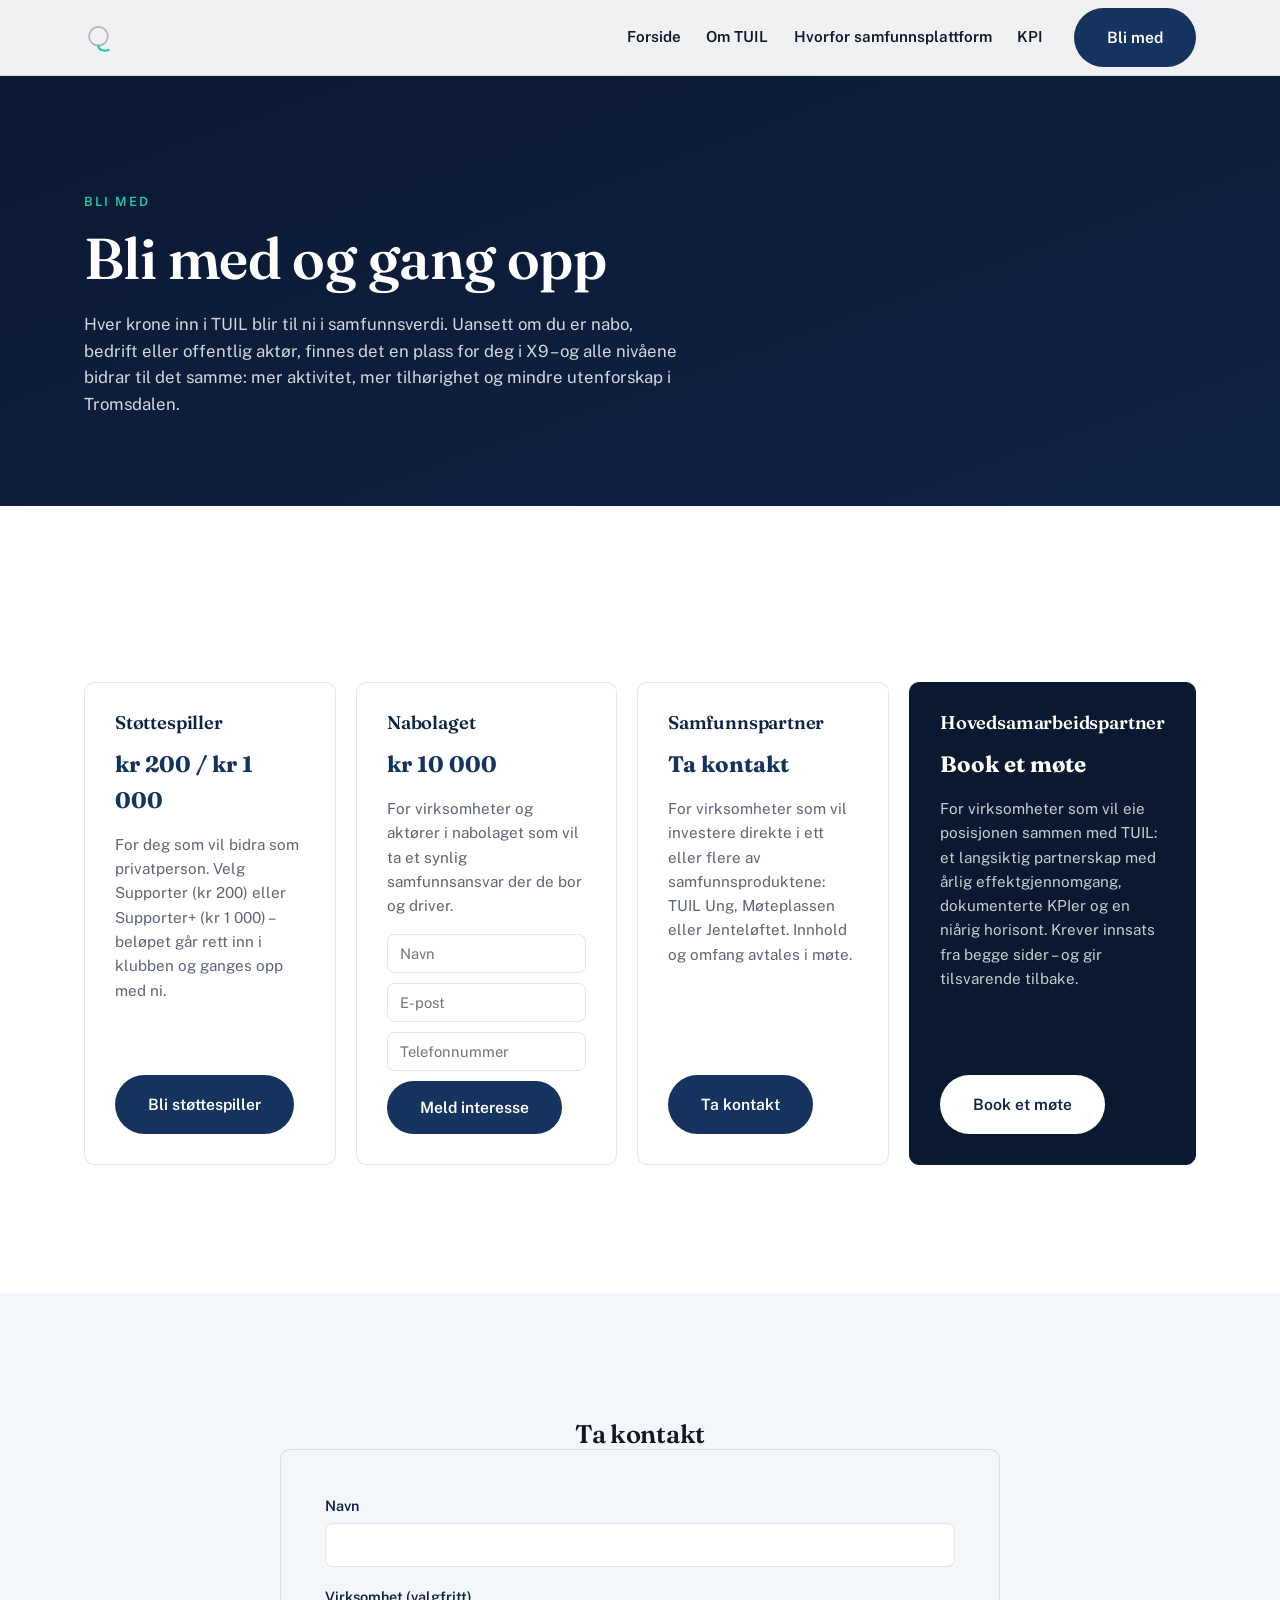
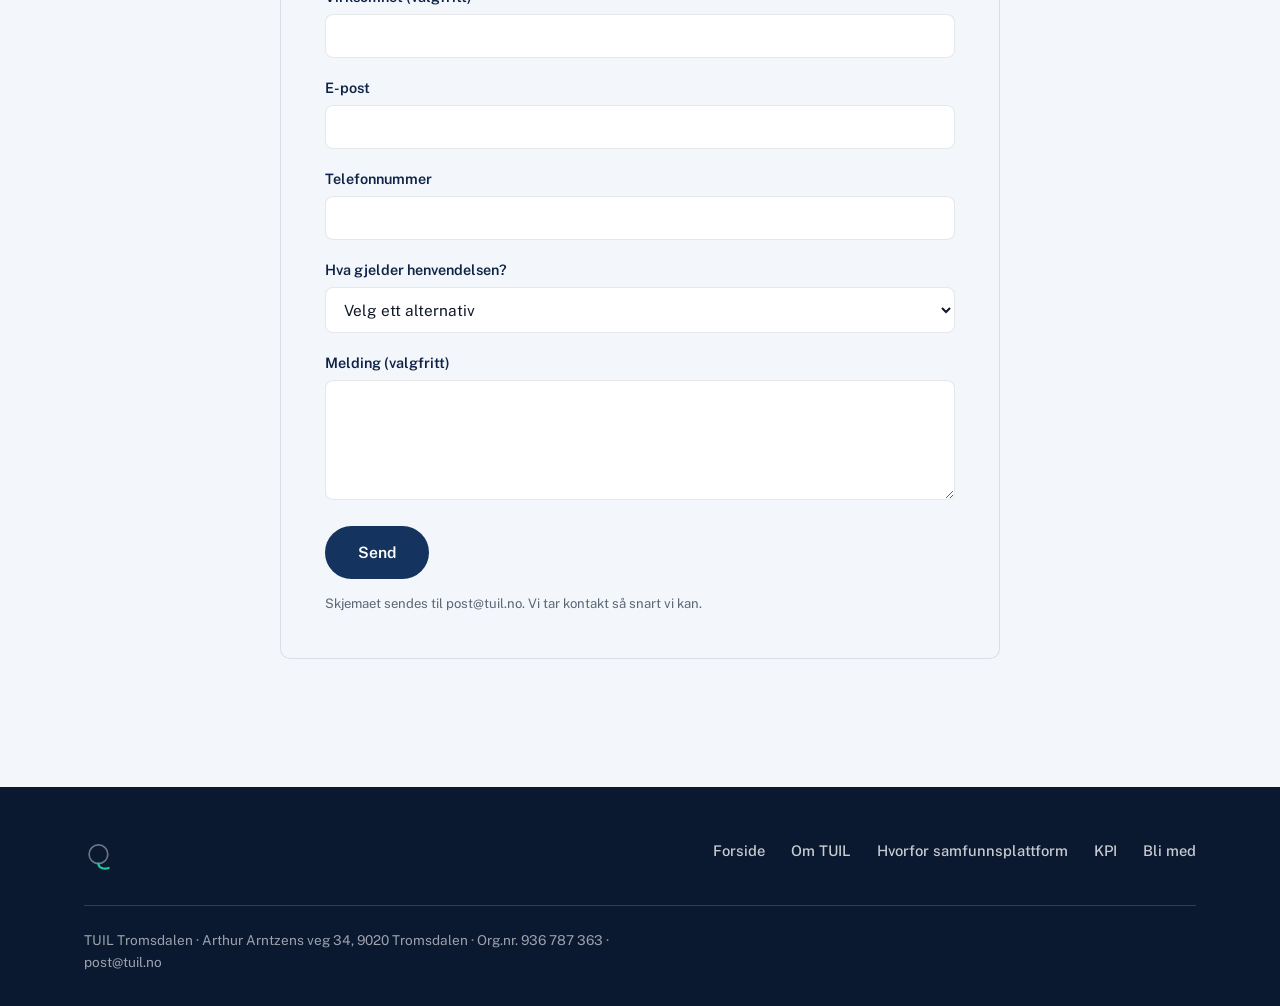
==== bli-med.html @ 0415358a "Bygg de fire gjenstående sidene: Om TUIL, Hvorfor, KPI, Bli med + takk - om-tuil.html: klubben siden" ====
<!DOCTYPE html>
<html lang="no">
<head>
<meta charset="UTF-8">
<meta name="viewport" content="width=device-width, initial-scale=1.0">
<title>Bli med i X9 – TUILs samfunnsplattform</title>
<meta name="description" content="Fra 200 kroner til hovedsamarbeidspartnerskap – bli med og gang opp det som allerede virker i Tromsdalen. Én krone inn, ni kroner ut.">
<meta property="og:title" content="Bli med i X9 – TUILs samfunnsplattform">
<meta property="og:description" content="Fra 200 kroner til hovedsamarbeidspartnerskap – bli med og gang opp det som allerede virker i Tromsdalen. Én krone inn, ni kroner ut.">
<meta property="og:type" content="website">
<!-- og:image ikke spesifisert i innholdsfila for denne siden ennå -->
<!-- <meta property="og:image" content="/images/bli-med-deling.jpg"> -->

<link rel="preconnect" href="https://fonts.googleapis.com">
<link rel="preconnect" href="https://fonts.gstatic.com" crossorigin>
<link href="https://fonts.googleapis.com/css2?family=Fraunces:opsz,wght@9..144,300..700&family=Public+Sans:wght@400;500;600;700&display=swap" rel="stylesheet">

<link rel="stylesheet" href="css/style.css">
</head>
<body>
<a class="skip-link" href="#main">Hopp til innhold</a>

<header class="site-header" id="siteHeader">
  <div class="container header-inner">
    <a href="/" class="logomark" aria-label="X9 TUIL – til forsiden">
      <svg viewBox="0 0 40 36" xmlns="http://www.w3.org/2000/svg" aria-hidden="true">
        <circle class="ring" cx="17" cy="16" r="11"/>
        <path class="arc" d="M17 27c0 5 6.5 7 12 5"/>
      </svg>
    </a>

    <nav class="primary-nav" aria-label="Hovedmeny">
      <div class="nav-links">
        <a href="/">Forside</a>
        <a href="/om-tuil">Om TUIL</a>
        <a href="/hvorfor">Hvorfor samfunnsplattform</a>
        <a href="/kpi">KPI</a>
      </div>
      <a href="/bli-med" class="btn nav-cta" aria-current="page">Bli med</a>
      <button class="menu-toggle" id="menuToggle" aria-expanded="false" aria-controls="mobilePanel" aria-label="Åpne meny">
        <span class="bars"></span>
      </button>
    </nav>
  </div>

  <div class="mobile-panel" id="mobilePanel">
    <a href="/">Forside</a>
    <a href="/om-tuil">Om TUIL</a>
    <a href="/hvorfor">Hvorfor samfunnsplattform</a>
    <a href="/kpi">KPI</a>
    <a href="/bli-med" class="btn btn-on-dark" aria-current="page">Bli med</a>
  </div>
</header>

<main id="main">

  <!-- ============ SEKSJON 1 — Intro ============ -->
  <section class="page-intro">
    <div class="container">
      <p class="eyebrow">Bli med</p>
      <h1 class="reveal">Bli med og gang opp</h1>
      <p class="reveal">Hver krone inn i TUIL blir til ni i samfunnsverdi. Uansett om du er nabo, bedrift eller offentlig aktør, finnes det en plass for deg i X9 – og alle nivåene bidrar til det samme: mer aktivitet, mer tilhørighet og mindre utenforskap i Tromsdalen.</p>
    </div>
  </section>

  <!-- ============ SEKSJON 2 — Nivåene ============ -->
  <section class="section" id="nivaene">
    <div class="container">
      <div class="tier-grid">

        <div class="tier reveal">
          <h3>Støttespiller</h3>
          <div class="price">kr 200 / kr 1 000</div>
          <p class="desc">For deg som vil bidra som privatperson. Velg Supporter (kr 200) eller Supporter+ (kr 1 000) – beløpet går rett inn i klubben og ganges opp med ni.</p>
          <!-- Rubic-lenke mangler ennå ([X] i innholdsfila) — knappen peker midlertidig til kontaktskjemaet under. Bytt href til direkte Rubic-innmelding når lenken foreligger. -->
          <a href="#kontakt" class="btn btn-primary">Bli støttespiller</a>
        </div>

        <div class="tier reveal">
          <h3>Nabolaget</h3>
          <div class="price">kr 10 000</div>
          <p class="desc">For virksomheter og aktører i nabolaget som vil ta et synlig samfunnsansvar der de bor og driver.</p>
          <form class="tier-form" name="nabolaget-interesse" method="POST" data-netlify="true" netlify-honeypot="bot-field-nabolaget" action="/takk">
            <input type="hidden" name="form-name" value="nabolaget-interesse">
            <p class="visually-hidden"><label>Ikke fyll ut dersom du er menneske: <input name="bot-field-nabolaget"></label></p>
            <input type="text" name="navn" placeholder="Navn" aria-label="Navn" required autocomplete="name">
            <input type="email" name="epost" placeholder="E-post" aria-label="E-post" required autocomplete="email">
            <input type="tel" name="telefon" placeholder="Telefonnummer" aria-label="Telefonnummer" required autocomplete="tel">
            <button type="submit" class="btn btn-primary">Meld interesse</button>
          </form>
        </div>

        <div class="tier reveal">
          <h3>Samfunnspartner</h3>
          <div class="price">Ta kontakt</div>
          <p class="desc">For virksomheter som vil investere direkte i ett eller flere av samfunnsproduktene: TUIL Ung, Møteplassen eller Jenteløftet. Innhold og omfang avtales i møte.</p>
          <a href="#kontakt" class="btn btn-primary">Ta kontakt</a>
        </div>

        <div class="tier tier--featured reveal">
          <h3>Hovedsamarbeidspartner</h3>
          <div class="price">Book et møte</div>
          <p class="desc">For virksomheter som vil eie posisjonen sammen med TUIL: et langsiktig partnerskap med årlig effektgjennomgang, dokumenterte KPIer og en niårig horisont. Krever innsats fra begge sider – og gir tilsvarende tilbake.</p>
          <a href="#kontakt" class="btn btn-on-dark">Book et møte</a>
        </div>

      </div>
    </div>
  </section>

  <!-- ============ SEKSJON 3 — Kontaktskjema ============ -->
  <section class="section section--mist" id="kontakt">
    <div class="container">
      <div class="reveal" style="text-align:center;max-width:600px;margin-inline:auto;">
        <h2>Ta kontakt</h2>
      </div>

      <form class="contact-form reveal" name="kontakt" method="POST" data-netlify="true" netlify-honeypot="bot-field" action="/takk">
        <input type="hidden" name="form-name" value="kontakt">
        <p class="visually-hidden"><label>Ikke fyll ut dersom du er menneske: <input name="bot-field"></label></p>

        <div class="field">
          <label for="navn">Navn</label>
          <input type="text" id="navn" name="navn" required autocomplete="name">
        </div>
        <div class="field">
          <label for="virksomhet">Virksomhet (valgfritt)</label>
          <input type="text" id="virksomhet" name="virksomhet" autocomplete="organization">
        </div>
        <div class="field">
          <label for="epost">E-post</label>
          <input type="email" id="epost" name="epost" required autocomplete="email">
        </div>
        <div class="field">
          <label for="telefon">Telefonnummer</label>
          <input type="tel" id="telefon" name="telefon" required autocomplete="tel">
        </div>
        <div class="field">
          <label for="gjelder">Hva gjelder henvendelsen?</label>
          <select id="gjelder" name="gjelder" required>
            <option value="">Velg ett alternativ</option>
            <option value="Hovedsamarbeidspartner">Hovedsamarbeidspartner</option>
            <option value="Samfunnspartner">Samfunnspartner</option>
            <option value="Nabolaget">Nabolaget</option>
            <option value="Støttespiller">Støttespiller</option>
            <option value="Annet">Annet</option>
          </select>
        </div>
        <div class="field">
          <label for="melding">Melding (valgfritt)</label>
          <textarea id="melding" name="melding"></textarea>
        </div>

        <button type="submit" class="btn btn-primary">Send</button>
        <p class="form-note">Skjemaet sendes til post@tuil.no. Vi tar kontakt så snart vi kan.</p>
      </form>
    </div>
  </section>

</main>

<footer class="site-footer">
  <div class="container">
    <div class="footer-top">
      <a href="/" class="logomark" aria-label="X9 TUIL – til forsiden">
        <svg viewBox="0 0 40 36" xmlns="http://www.w3.org/2000/svg" aria-hidden="true">
          <circle class="ring" cx="17" cy="16" r="11"/>
          <path class="arc" d="M17 27c0 5 6.5 7 12 5"/>
        </svg>
      </a>
      <nav class="footer-nav" aria-label="Bunntekstmeny">
        <a href="/">Forside</a>
        <a href="/om-tuil">Om TUIL</a>
        <a href="/hvorfor">Hvorfor samfunnsplattform</a>
        <a href="/kpi">KPI</a>
        <a href="/bli-med">Bli med</a>
      </nav>
    </div>
    <div class="footer-bottom">
      <p>TUIL Tromsdalen · Arthur Arntzens veg 34, 9020 Tromsdalen · Org.nr. 936 787 363 · <a href="mailto:post@tuil.no">post@tuil.no</a></p>
    </div>
  </div>
</footer>

<script src="js/main.js"></script>
</body>
</html>
---- css/style.css ----
/* ==========================================================================
   X9 — TUILs samfunnsplattform
   Felles stilark for alle fem sider.
   Tokens: navy (hovedfarge, låst), hvit (bakgrunn, låst), aurora-turkis (aksent).
   Type: Fraunces (display) + Public Sans (brødtekst/UI).
   ========================================================================== */

:root{
  /* -- Farger -------------------------------------------------------- */
  --navy-950:#0a1830;   /* dypeste navy — footer, CTA-bånd */
  --navy-800:#0f2347;
  --navy-700:#14335e;   /* primær merkefarge — knapper, lenker, logo */
  --navy-600:#1c4272;   /* hover/aktiv-variant av navy-700 */
  --white:#ffffff;
  --mist:#f3f6fa;       /* lyst blågrått — annenhver seksjonsbakgrunn */
  --ink:#101826;        /* brødtekst på lys bakgrunn */
  --muted:#5b6675;      /* sekundærtekst */
  --line:rgba(16,24,38,0.10);
  --line-on-dark:rgba(255,255,255,0.16);

  /* Aksent: nordlys-turkis. Foreslått midlertidig farge — sett inn TUILs
     offisielle aksentfarge her når den er bestemt (én variabel å endre). */
  --accent:#20c9a0;
  --accent-dim:rgba(32,201,160,0.22);

  /* -- Typografi ------------------------------------------------------ */
  --ff-display:"Fraunces", Georgia, serif;
  --ff-body:"Public Sans", -apple-system, BlinkMacSystemFont, "Segoe UI", Arial, sans-serif;

  /* -- Layout ----------------------------------------------------------- */
  --container:1240px;
  --pad-inline:clamp(20px, 5vw, 64px);
  --pad-section:clamp(64px, 10vw, 140px);
  --radius:10px;
  --radius-pill:999px;
  --header-h:76px;
}

/* -- Reset ---------------------------------------------------------------- */
*,*::before,*::after{box-sizing:border-box;}
html{scroll-behavior:smooth;}
@media (prefers-reduced-motion:reduce){
  html{scroll-behavior:auto;}
  *,*::before,*::after{
    animation-duration:0.001ms !important;
    animation-iteration-count:1 !important;
    transition-duration:0.001ms !important;
    scroll-behavior:auto !important;
  }
}

body{
  margin:0;
  font-family:var(--ff-body);
  font-size:17px;
  line-height:1.6;
  color:var(--ink);
  background:var(--white);
  -webkit-font-smoothing:antialiased;
  text-rendering:optimizeLegibility;
}

h1,h2,h3{
  font-family:var(--ff-display);
  font-weight:600;
  line-height:1.08;
  letter-spacing:-0.01em;
  margin:0;
}

p{margin:0;}
ul{list-style:none;margin:0;padding:0;}
a{color:inherit;text-decoration:none;}
img,svg{display:block;max-width:100%;}
button{font-family:inherit;font-size:inherit;color:inherit;background:none;border:none;cursor:pointer;padding:0;}

.skip-link{
  position:absolute;left:-9999px;top:0;
  background:var(--navy-700);color:var(--white);
  padding:14px 22px;z-index:300;border-radius:0 0 8px 0;
  font-weight:600;
}
.skip-link:focus{left:0;}

a:focus-visible,button:focus-visible,input:focus-visible,select:focus-visible,textarea:focus-visible{
  outline:3px solid var(--accent);
  outline-offset:3px;
  border-radius:2px;
}

.container{
  max-width:var(--container);
  margin-inline:auto;
  padding-inline:var(--pad-inline);
}

.visually-hidden{
  position:absolute;width:1px;height:1px;padding:0;margin:-1px;
  overflow:hidden;clip:rect(0,0,0,0);white-space:nowrap;border:0;
}

/* -- Knapper ---------------------------------------------------------------- */
.btn{
  display:inline-flex;align-items:center;justify-content:center;gap:10px;
  padding:16px 32px;
  border-radius:var(--radius-pill);
  font-family:var(--ff-body);font-weight:600;font-size:0.98rem;
  border:1.5px solid transparent;
  transition:transform .18s ease, background-color .18s ease, border-color .18s ease, color .18s ease;
  white-space:nowrap;
}
.btn:hover{transform:translateY(-1px);}
.btn-primary{background:var(--navy-700);color:var(--white);}
.btn-primary:hover{background:var(--navy-600);}
.btn-on-dark{background:var(--white);color:var(--navy-800);}
.btn-on-dark:hover{background:var(--mist);}
.btn-outline-on-dark{background:transparent;color:var(--white);border-color:rgba(255,255,255,0.4);}
.btn-outline-on-dark:hover{border-color:var(--accent);color:var(--accent);}

/* ==========================================================================
   Logomerke — inline SVG, midlertidig ordmerke inntil offisielle
   logofiler er levert. "9"-buen er tegnet som en fotballbanes midtsirkel.
   ========================================================================== */
.logomark{display:inline-flex;align-items:center;gap:10px;}
.logomark svg{width:34px;height:34px;flex-shrink:0;}
.logomark .ring{fill:none;stroke:currentColor;stroke-width:2;}
.logomark .arc{
  fill:none;stroke:var(--accent);stroke-width:2.5;stroke-linecap:round;
  stroke-dasharray:26;stroke-dashoffset:26;
  animation:draw-arc 1s ease-out .25s forwards;
}
@keyframes draw-arc{to{stroke-dashoffset:0;}}
@media (prefers-reduced-motion:reduce){
  .logomark .arc{animation:none;stroke-dashoffset:0;}
}
.logomark .wordmark{
  font-family:var(--ff-display);font-weight:600;font-size:1.28rem;
  letter-spacing:-0.01em;
}

/* ==========================================================================
   Header
   ========================================================================== */
.site-header{
  position:fixed;top:0;left:0;right:0;z-index:200;
  height:var(--header-h);
  display:flex;align-items:center;
  background:transparent;
  transition:background-color .3s ease, box-shadow .3s ease, border-color .3s ease;
  border-bottom:1px solid transparent;
}
.site-header .logomark{color:var(--white);}
.site-header .logomark .ring{stroke:rgba(255,255,255,0.55);}
.site-header .logomark .arc{stroke:var(--accent);}

.header-inner{
  width:100%;
  display:flex;align-items:center;justify-content:space-between;
  gap:24px;
}

.primary-nav{display:flex;align-items:center;gap:clamp(18px,2.4vw,36px);}
.nav-links{display:flex;align-items:center;gap:clamp(16px,2vw,30px);}
.nav-links a{
  font-weight:600;font-size:0.95rem;color:var(--white);
  padding-block:8px;border-bottom:1.5px solid transparent;
  transition:border-color .18s ease, opacity .18s ease;
}
.nav-links a:hover{border-color:var(--accent);}
.nav-links a[aria-current="page"]{border-color:var(--accent);}

.nav-cta{background:var(--white);color:var(--navy-800);}
.nav-cta:hover{background:var(--mist);}
.site-header.is-solid .nav-cta{background:var(--navy-700);color:var(--white);}
.site-header.is-solid .nav-cta:hover{background:var(--navy-600);}

.menu-toggle{
  display:none;
  width:44px;height:44px;
  align-items:center;justify-content:center;
  border:1px solid rgba(255,255,255,0.4);border-radius:8px;
  color:var(--white);
}
.menu-toggle .bars{display:block;width:18px;height:2px;background:currentColor;position:relative;}
.menu-toggle .bars::before,.menu-toggle .bars::after{
  content:"";position:absolute;left:0;width:18px;height:2px;background:currentColor;
}
.menu-toggle .bars::before{top:-6px;}
.menu-toggle .bars::after{top:6px;}

.mobile-panel{
  display:none;
  position:fixed;top:var(--header-h);left:0;right:0;bottom:0;z-index:190;
  background:var(--navy-800);
  padding:28px var(--pad-inline) 40px;
  flex-direction:column;gap:22px;
  overflow-y:auto;
}
.mobile-panel.is-open{display:flex;}
.mobile-panel a{
  font-family:var(--ff-display);font-weight:600;font-size:1.6rem;color:var(--white);
}
.mobile-panel a[aria-current="page"]{color:var(--accent);}
.mobile-panel a.btn{
  margin-top:8px;align-self:flex-start;
  font-family:var(--ff-body);font-size:0.98rem;
}
.mobile-panel a.btn-on-dark{color:var(--navy-800);}

/* Solid header state — added by JS once hero has scrolled out of view */
.site-header.is-solid{
  background:rgba(255,255,255,0.94);
  backdrop-filter:blur(10px);-webkit-backdrop-filter:blur(10px);
  border-bottom-color:var(--line);
}
.site-header.is-solid .logomark{color:var(--navy-800);}
.site-header.is-solid .logomark .ring{stroke:var(--line-strong,rgba(16,24,38,0.28));}
.site-header.is-solid .nav-links a{color:var(--ink);}
.site-header.is-solid .menu-toggle{border-color:rgba(16,24,38,0.22);color:var(--navy-800);}

@media (max-width:899px){
  .nav-links{display:none;}
  .primary-nav .btn{display:none;}
  .menu-toggle{display:flex;}
}

/* ==========================================================================
   Foto-plassholder — brukes der ekte bilder ikke er levert ennå.
   Nordlys/navy-preget stemning i stedet for en tom, "ødelagt" boks.
   Byttes med <img class="photo ..."> når filene foreligger.
   ========================================================================== */
.photo-slot{
  position:relative;
  width:100%;
  overflow:hidden;
  background:
    radial-gradient(120% 140% at 15% 10%, rgba(32,201,160,0.16), transparent 55%),
    linear-gradient(160deg, var(--navy-950) 0%, var(--navy-700) 100%);
}
.photo-slot::before{
  /* Svakt "nordlys"-mønster — dekorativt, tar plassen inntil ekte foto er klart. */
  content:"";position:absolute;inset:0;
  background:
    radial-gradient(60% 80% at 80% 0%, rgba(32,201,160,0.20), transparent 60%),
    radial-gradient(50% 60% at 40% 100%, rgba(20,51,94,0.5), transparent 70%);
  mix-blend-mode:screen;
}
.photo-slot .brief{
  position:absolute;left:20px;bottom:20px;right:20px;
  max-width:34ch;
  font-size:0.78rem;line-height:1.5;color:rgba(255,255,255,0.7);
  background:rgba(10,24,48,0.55);
  border:1px solid rgba(255,255,255,0.18);
  border-radius:8px;
  padding:12px 14px;
  backdrop-filter:blur(6px);
}
.photo-slot .brief strong{
  display:block;color:var(--white);font-weight:600;font-size:0.72rem;
  letter-spacing:0.06em;text-transform:uppercase;margin-bottom:4px;
}
.photo-slot--hero{min-height:100svh;}
.photo-slot--hero .brief{
  top:calc(var(--header-h) + 20px);bottom:auto;
}
.photo-slot--wide{min-height:60vh;}

.photo{
  display:block;width:100%;height:100%;object-fit:cover;
}

/* Ekte bilde i hero — samme mørke gradient som photo-slot simulerte, for lesbar hvit tekst */
.hero-media{
  position:absolute;inset:0;z-index:0;
  overflow:hidden;
}
.hero-media img{
  object-position:50% 20%;
}
.hero-media::after{
  content:"";position:absolute;inset:0;
  background:linear-gradient(180deg, rgba(10,24,48,0.42) 0%, rgba(10,24,48,0.30) 45%, rgba(10,24,48,0.88) 100%);
}

/* Ekte bilde i full bredde (seksjon 3) — ingen tekst-overlegg, se figur under */
.wide-photo{
  width:100%;overflow:hidden;background:var(--mist);
  aspect-ratio:16/9;
}
@media (min-width:900px){
  .wide-photo{aspect-ratio:21/9;}
}

/* ==========================================================================
   Hero
   ========================================================================== */
.hero{
  position:relative;
  display:flex;align-items:flex-end;
  min-height:100svh;
  color:var(--white);
}
.hero .photo-slot{
  position:absolute;inset:0;z-index:0;
}
.hero-inner{
  position:relative;z-index:2;
  width:100%;
  padding-top:clamp(40px, 8vw, 96px);
  padding-bottom:clamp(92px, 15vw, 140px);
}
.hero .eyebrow{
  display:block;
  font-family:var(--ff-body);font-weight:600;font-size:0.8rem;
  letter-spacing:0.16em;text-transform:uppercase;
  color:var(--accent);
  margin-bottom:18px;
}
.hero h1{
  display:flex;flex-direction:column;align-items:flex-start;gap:0;
}
.hero h1 .x9-badge{
  display:inline-flex;align-items:center;justify-content:center;
  width:clamp(110px, 18vw, 220px);
  height:clamp(110px, 18vw, 220px);
  border-radius:50%;
  background:var(--white);
  color:var(--ink);
  font-family:var(--ff-display);
  font-weight:700;letter-spacing:-0.02em;
  font-size:clamp(2.6rem, 7.2vw, 5.5rem);
  box-shadow:0 14px 36px rgba(0,0,0,0.35);
  flex-shrink:0;
}
.hero h1 .line-2{
  font-family:var(--ff-body);
  font-size:clamp(2rem, 8.6vw, 4.6rem);
  font-weight:600;letter-spacing:-0.01em;
  margin-top:clamp(20px,3vw,32px);
  color:rgba(255,255,255,0.92);
  text-shadow:0 2px 24px rgba(0,0,0,0.35), 0 1px 2px rgba(0,0,0,0.4);
  min-width:0;max-width:100%;
  overflow-wrap:break-word;word-break:break-word;
  hyphens:auto;
}
.scroll-cue{
  position:absolute;bottom:28px;left:50%;transform:translateX(-50%);
  z-index:2;
  display:flex;flex-direction:column;align-items:center;gap:8px;
  color:rgba(255,255,255,0.75);
  font-size:0.72rem;letter-spacing:0.1em;text-transform:uppercase;
}
.scroll-cue svg{width:16px;height:16px;animation:bob 2.2s ease-in-out infinite;}
@keyframes bob{
  0%,100%{transform:translateY(0);}
  50%{transform:translateY(6px);}
}
@media (prefers-reduced-motion:reduce){
  .scroll-cue svg{animation:none;}
}

/* ==========================================================================
   Seksjoner — generelt
   ========================================================================== */
.section{padding-block:var(--pad-section);}
.section--mist{background:var(--mist);}

/* Overskrift 2 — ren tekst, ingen brødtekst, med et svakt "9"-vannmerke */
.statement{
  position:relative;
  text-align:center;
  max-width:920px;
  margin-inline:auto;
}
.statement h2{
  position:relative;z-index:1;
  font-size:clamp(1.9rem, 5.4vw, 3.4rem);
  color:var(--navy-800);
}
.statement .ghost-nine{
  position:absolute;
  top:50%;left:50%;
  transform:translate(-50%,-50%);
  width:clamp(280px, 46vw, 640px);
  color:var(--navy-700);
  opacity:0.05;
  z-index:0;
  pointer-events:none;
}

/* Bilde 2 + overskrift 3 */
.wide-image-block{}
.wide-image-block .caption{
  padding-top:clamp(28px,4vw,44px);
  text-align:center;
}
.wide-image-block h2{
  font-size:clamp(1.6rem, 3.6vw, 2.5rem);
  max-width:22ch;margin-inline:auto;
  color:var(--navy-800);
}

/* -- Pilar-strip ------------------------------------------------------------ */
.pillar-strip{
  display:flex;flex-direction:column;
}
.pillar-strip li{border-top:1px solid var(--line);}
.pillar-strip li:last-child{border-bottom:1px solid var(--line);}
.pillar-strip a{
  display:flex;align-items:center;justify-content:space-between;
  padding-block:22px;
  font-family:var(--ff-display);font-weight:600;
  font-size:clamp(1.3rem, 3vw, 1.8rem);
  color:var(--navy-800);
  transition:color .18s ease, padding-left .18s ease;
}
.pillar-strip a svg{
  width:20px;height:20px;flex-shrink:0;
  color:var(--muted);
  transition:transform .18s ease, color .18s ease;
}
.pillar-strip a:hover{color:var(--navy-600);padding-left:8px;}
.pillar-strip a:hover svg{transform:translateX(4px);color:var(--accent);}

@media (min-width:900px){
  .pillar-strip{flex-direction:row;flex-wrap:wrap;}
  .pillar-strip li{
    border-top:none !important;border-bottom:none !important;
    flex:1 1 auto;
    border-right:1px solid var(--line);
  }
  .pillar-strip li:last-child{border-right:none;}
  .pillar-strip a{
    flex-direction:column;align-items:flex-start;gap:14px;
    padding:8px 24px 8px 0;
    font-size:clamp(1.1rem,1.7vw,1.4rem);
  }
  .pillar-strip a svg{order:2;}
  .pillar-strip a:hover{padding-left:0;padding-bottom:0;}
}

/* -- CTA-bånd ---------------------------------------------------------------- */
.cta-band{
  position:relative;
  background:linear-gradient(160deg, var(--navy-950) 0%, var(--navy-800) 100%);
  color:var(--white);
  text-align:center;
  overflow:hidden;
}
.cta-band::before{
  content:"";position:absolute;inset:0;
  background:radial-gradient(60% 70% at 85% 15%, rgba(32,201,160,0.20), transparent 60%);
  pointer-events:none;
}
.cta-band .container{position:relative;z-index:1;}
.cta-band h2{
  font-size:clamp(1.9rem, 4.4vw, 3rem);
  max-width:18ch;margin-inline:auto;
}
.cta-band .btn{margin-top:36px;padding-inline:44px;}

/* ==========================================================================
   Footer
   ========================================================================== */
.site-footer{
  background:var(--navy-950);color:rgba(255,255,255,0.78);
  padding-block:52px 32px;
}
.footer-top{
  display:flex;flex-wrap:wrap;gap:28px;
  justify-content:space-between;align-items:flex-start;
  padding-bottom:32px;border-bottom:1px solid var(--line-on-dark);
}
.footer-top .logomark{color:var(--white);}
.footer-top .logomark .ring{stroke:rgba(255,255,255,0.4);}
.footer-nav{display:flex;flex-wrap:wrap;gap:12px 26px;}
.footer-nav a{font-size:0.92rem;font-weight:500;}
.footer-nav a:hover{color:var(--accent);}
.footer-bottom{
  padding-top:24px;
  font-size:0.85rem;color:rgba(255,255,255,0.6);
}
.footer-bottom p{max-width:70ch;}

/* ==========================================================================
   Undersider — delte byggeklosser (Om TUIL, Hvorfor, KPI, Bli med)
   ========================================================================== */

/* Page-intro — mørkt banner øverst på undersider i stedet for forsidens fullskjerm-hero */
.page-intro{
  background:linear-gradient(160deg, var(--navy-950) 0%, var(--navy-800) 100%);
  color:var(--white);
  padding-top:calc(var(--header-h) + clamp(48px,8vw,96px));
  padding-bottom:clamp(48px,7vw,88px);
}
.page-intro .eyebrow{
  display:block;font-family:var(--ff-body);font-weight:600;font-size:0.8rem;
  letter-spacing:0.16em;text-transform:uppercase;color:var(--accent);margin-bottom:16px;
}
.page-intro h1{font-size:clamp(2.2rem,5vw,3.6rem);max-width:22ch;}
.page-intro p{margin-top:20px;font-size:1.05rem;color:rgba(255,255,255,0.82);max-width:60ch;}
.page-intro .fineprint{text-align:left;color:rgba(255,255,255,0.55);margin-top:24px;}

/* To-kolonne editorial layout: overskrift/eyebrow til venstre, brødtekst til høyre */
.split{display:grid;grid-template-columns:1fr;gap:clamp(28px,4vw,48px);}
@media (min-width:900px){
  .split{grid-template-columns:0.9fr 1.1fr;align-items:start;}
}
.split h2{font-size:clamp(1.7rem,3vw,2.3rem);color:var(--navy-800);}
.lede{font-size:1.05rem;line-height:1.75;max-width:65ch;color:var(--ink);}
.lede + .lede{margin-top:16px;}
.section--mist .lede{color:var(--ink);}

/* Store tall — brukes på Om TUIL og KPI */
.stat-grid{
  display:grid;grid-template-columns:1fr;gap:28px;
  margin-top:clamp(32px,4vw,48px);
}
@media (min-width:640px){.stat-grid{grid-template-columns:repeat(3,1fr);}}
.stat{text-align:center;}
.stat .figure{
  font-family:var(--ff-display);font-weight:700;
  font-size:clamp(2.4rem,5.2vw,3.6rem);color:var(--navy-700);
}
.stat .label{margin-top:8px;font-size:0.92rem;color:var(--muted);font-weight:500;}

/* Neste steg — link videre til neste side i besøksflyten */
.next-step{
  background:var(--mist);border:1px solid var(--line);border-radius:var(--radius);
  padding:clamp(28px,3.5vw,44px);
  display:flex;flex-wrap:wrap;align-items:center;justify-content:space-between;gap:20px;
}
.next-step p{font-size:1.15rem;color:var(--navy-800);font-weight:600;max-width:44ch;}
.next-step .btn{flex-shrink:0;}

/* Finskrift — avsender/kildehenvisninger */
.fineprint{font-size:0.85rem;color:var(--muted);text-align:center;}
.fineprint--left{text-align:left;margin-top:14px;}

/* 1:9-regnestykket — signaturvisualisering på /hvorfor */
.ratio-block{
  margin-top:clamp(32px,4vw,48px);
  background:var(--navy-950);color:var(--white);
  border-radius:var(--radius);
  padding:clamp(28px,3.5vw,44px);
}
.ratio-figures{
  display:flex;align-items:baseline;gap:14px;
  font-family:var(--ff-display);margin-bottom:24px;
}
.ratio-figures .num{font-size:clamp(3rem,7vw,4.5rem);font-weight:700;}
.ratio-figures .num.accent{color:var(--accent);}
.ratio-figures .colon{font-size:clamp(1.8rem,4vw,2.5rem);opacity:0.5;}
.ratio-bar{display:flex;height:56px;border-radius:8px;overflow:hidden;background:rgba(255,255,255,0.12);}
.ratio-bar .seg{flex-basis:0;transition:flex-basis 1.1s cubic-bezier(.2,.8,.2,1);}
.ratio-bar .seg-1{background:rgba(255,255,255,0.85);}
.ratio-bar .seg-9{background:var(--accent);}
.ratio-bar.is-visible .seg-1{flex-basis:10%;}
.ratio-bar.is-visible .seg-9{flex-basis:90%;}
.ratio-labels{display:flex;justify-content:space-between;margin-top:10px;font-size:0.8rem;color:rgba(255,255,255,0.65);}

/* Store tall — KPI-siden sin signaturkomponent */
.kpi-grid{
  display:grid;grid-template-columns:1fr;gap:20px;
  margin-top:clamp(32px,4vw,48px);
}
@media (min-width:640px){.kpi-grid{grid-template-columns:repeat(2,1fr);}}
@media (min-width:1000px){.kpi-grid{grid-template-columns:repeat(3,1fr);}}
.kpi-tile{
  background:var(--white);border:1px solid var(--line);border-radius:var(--radius);
  padding:clamp(28px,3vw,40px) clamp(20px,2.5vw,28px);
  text-align:center;
}
.kpi-tile .figure{
  font-family:var(--ff-display);font-weight:700;
  font-size:clamp(2.6rem,5.5vw,4rem);color:var(--navy-700);
}
.kpi-tile .label{margin-top:10px;font-size:0.95rem;color:var(--muted);font-weight:500;}

/* Samfunnsprodukt-kort — TUIL Ung / Møteplassen / Jenteløftet */
.product-grid{
  display:grid;grid-template-columns:1fr;gap:24px;
  margin-top:clamp(32px,4vw,48px);
}
@media (min-width:900px){.product-grid{grid-template-columns:repeat(3,1fr);}}
.product-card{
  background:var(--white);border:1px solid var(--line);border-radius:var(--radius);
  padding:clamp(24px,2.5vw,32px);
  display:flex;flex-direction:column;gap:14px;
}
.product-card h3{font-size:1.15rem;color:var(--navy-800);}
.product-card p{color:var(--muted);font-size:0.98rem;}
.product-card .product-link{
  margin-top:auto;padding-top:6px;font-weight:600;color:var(--navy-700);
}
.product-card .product-link:hover{color:var(--accent);}
.product-card .product-photo{
  margin:calc(-1 * clamp(24px,2.5vw,32px)) calc(-1 * clamp(24px,2.5vw,32px)) 4px;
  border-radius:var(--radius) var(--radius) 0 0;overflow:hidden;aspect-ratio:4/3;
}
.product-card .product-photo img{width:100%;height:100%;object-fit:cover;display:block;}

/* Partnernivå-kort — /bli-med */
.tier-grid{
  display:grid;grid-template-columns:1fr;gap:20px;
  margin-top:clamp(32px,4vw,48px);
}
@media (min-width:700px){.tier-grid{grid-template-columns:repeat(2,1fr);}}
@media (min-width:1100px){.tier-grid{grid-template-columns:repeat(4,1fr);}}
.tier{
  background:var(--white);border:1px solid var(--line);border-radius:var(--radius);
  padding:clamp(24px,2.5vw,30px);
  display:flex;flex-direction:column;gap:14px;
}
.tier h3{font-size:1.15rem;color:var(--navy-800);}
.tier .price{font-family:var(--ff-display);font-weight:700;font-size:1.4rem;color:var(--navy-700);}
.tier .desc{color:var(--muted);font-size:0.95rem;}
.tier .btn{margin-top:auto;align-self:flex-start;}
.tier--featured{background:var(--navy-950);color:var(--white);border-color:var(--navy-950);}
.tier--featured h3,.tier--featured .price{color:var(--white);}
.tier--featured .desc{color:rgba(255,255,255,0.78);}

.tier-form{display:flex;flex-direction:column;gap:10px;margin-top:2px;}
.tier-form input{
  padding:10px 12px;border:1px solid var(--line);border-radius:8px;
  font-size:0.92rem;font-family:inherit;background:var(--white);
}
.tier-form input:focus{border-color:var(--navy-600);}

/* Kontaktskjema — Netlify Forms */
.contact-form{
  background:var(--mist);border:1px solid var(--line);border-radius:var(--radius);
  padding:clamp(28px,3.5vw,44px);
  max-width:720px;margin-inline:auto;
}
.field{margin-bottom:18px;}
.field label{display:block;font-weight:600;font-size:0.9rem;margin-bottom:6px;color:var(--navy-800);}
.field input,.field select,.field textarea{
  width:100%;padding:12px 14px;border:1px solid var(--line);border-radius:8px;
  font-family:inherit;font-size:0.96rem;background:var(--white);color:var(--ink);
}
.field input:focus,.field select:focus,.field textarea:focus{border-color:var(--navy-600);}
.field textarea{min-height:120px;resize:vertical;}
.form-note{font-size:0.82rem;color:var(--muted);margin-top:14px;}

/* -- Reveal on load (respects reduced motion) -------------------------------- */
.reveal{opacity:0;transform:translateY(16px);transition:opacity .7s ease, transform .7s ease;}
.reveal.is-visible{opacity:1;transform:none;}
@media (prefers-reduced-motion:reduce){
  .reveal{opacity:1;transform:none;}
}
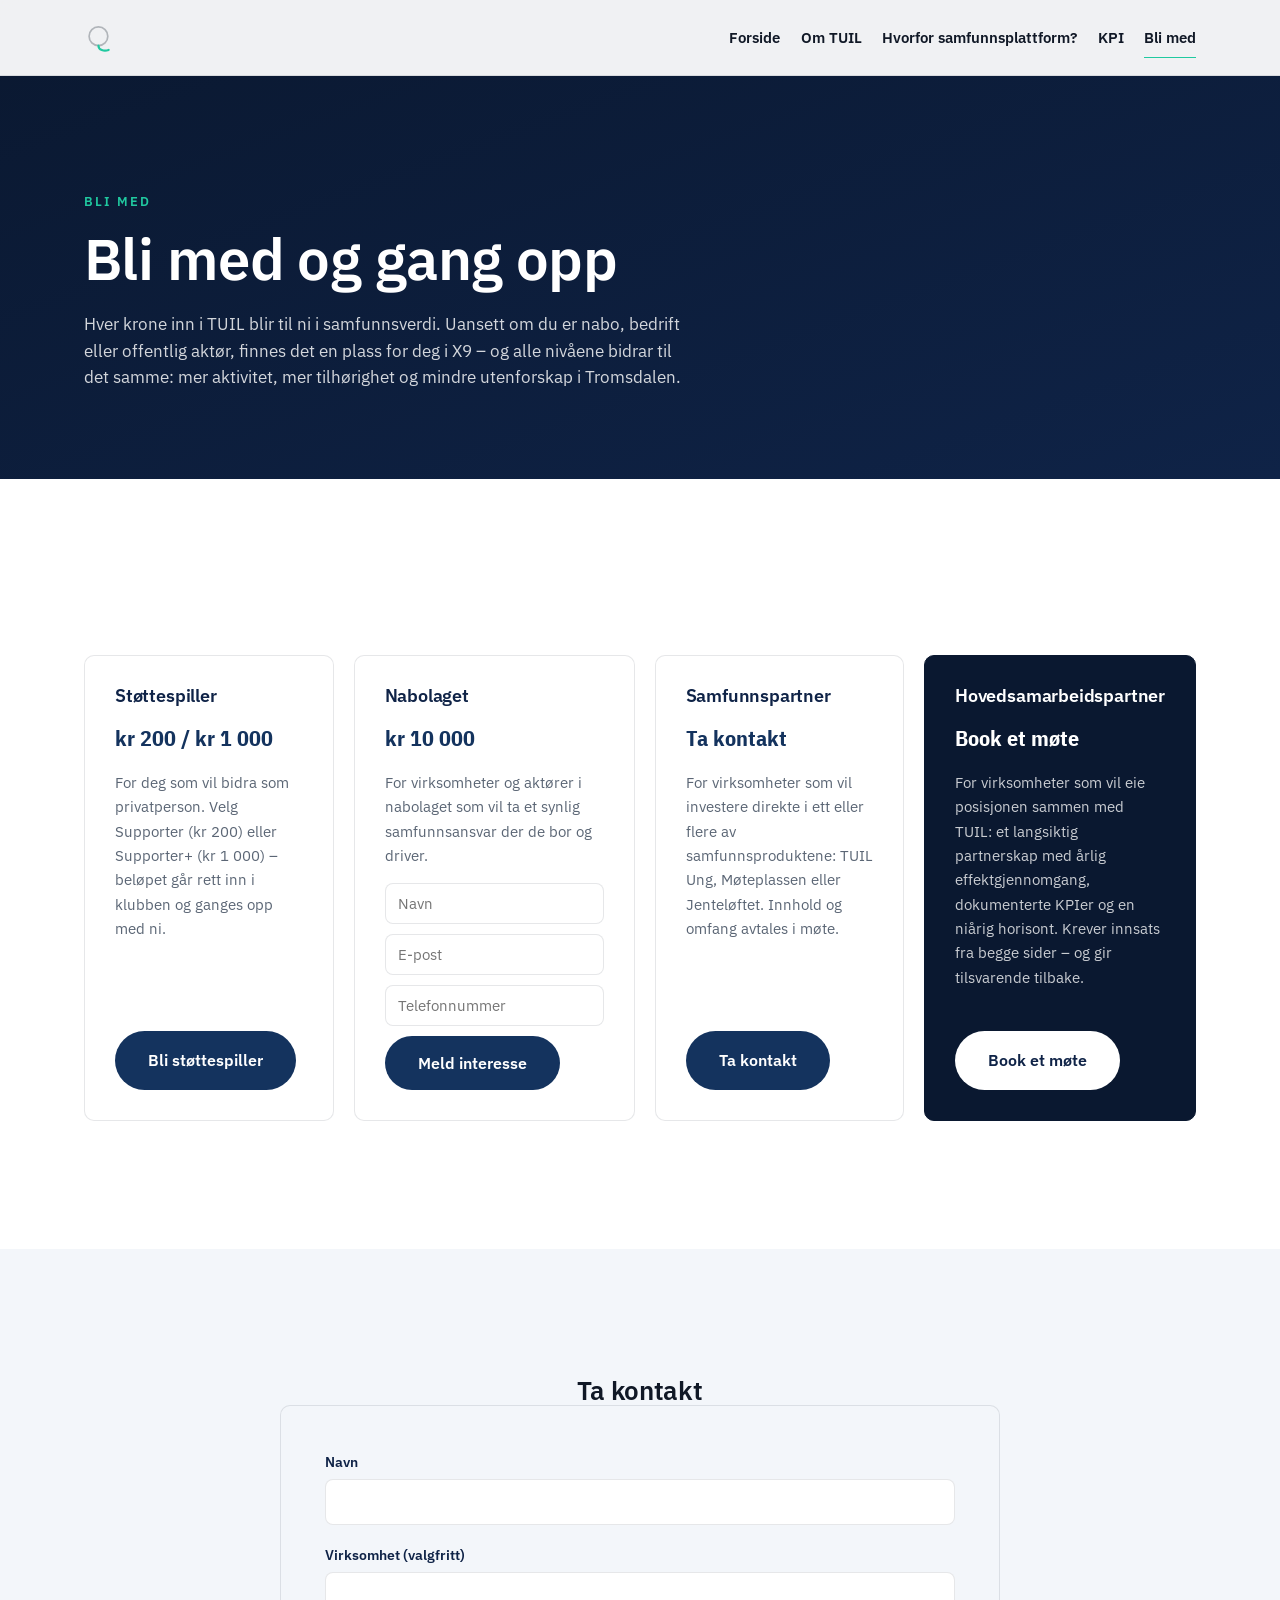
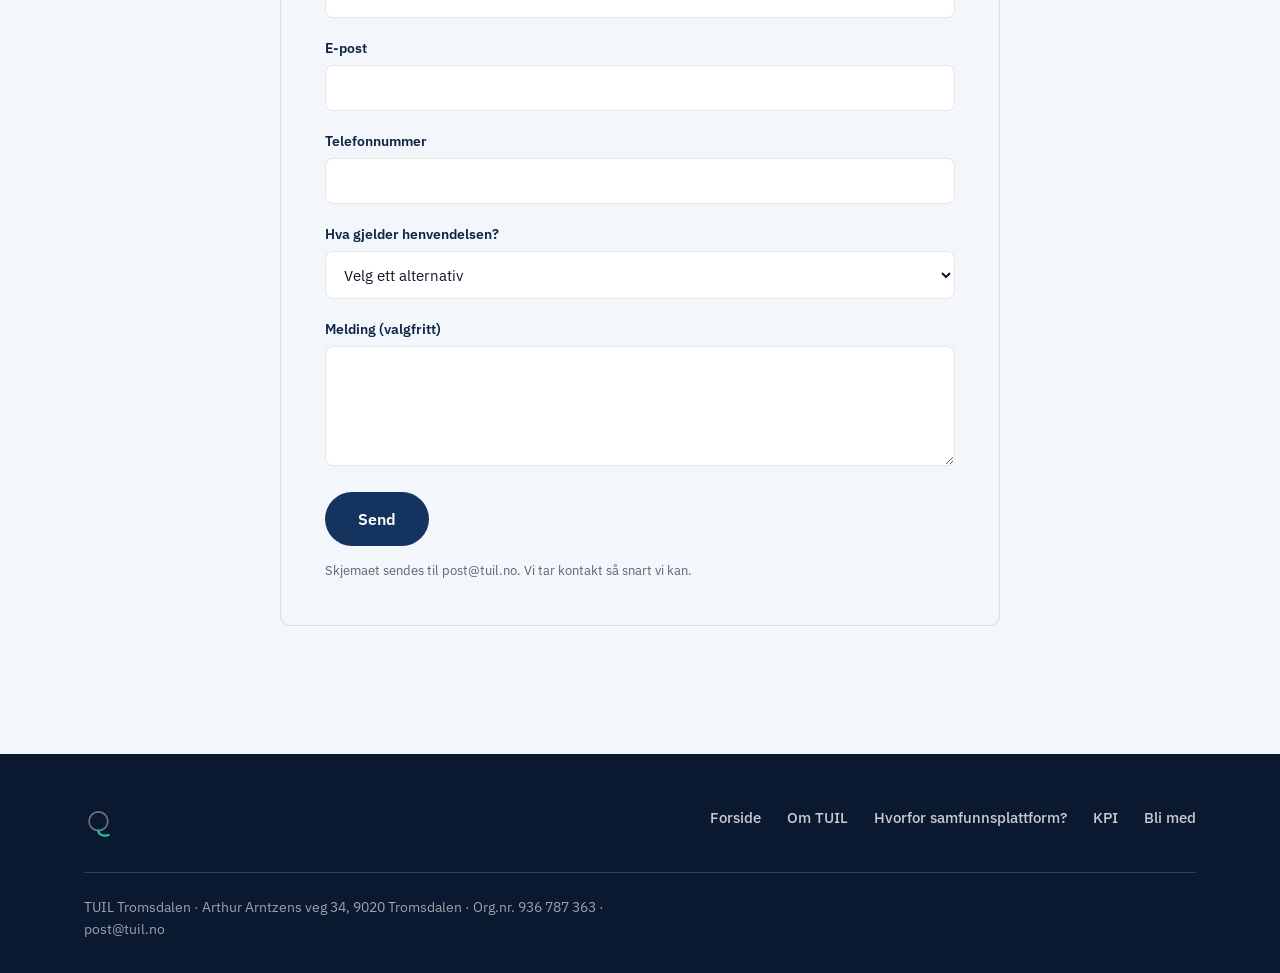
==== commit 505c2a7c: "Strammere meny og bytt til IBM Plex Sans som korporat font - Meny: fjern boble-styling fra "Bli med"" ====
--- a/bli-med.html
+++ b/bli-med.html
@@ -13,7 +13,7 @@
 
 <link rel="preconnect" href="https://fonts.googleapis.com">
 <link rel="preconnect" href="https://fonts.gstatic.com" crossorigin>
-<link href="https://fonts.googleapis.com/css2?family=Fraunces:opsz,wght@9..144,300..700&family=Public+Sans:wght@400;500;600;700&display=swap" rel="stylesheet">
+<link href="https://fonts.googleapis.com/css2?family=IBM+Plex+Sans:wght@400;500;600;700&family=IBM+Plex+Sans+Condensed:wght@600;700&display=swap" rel="stylesheet">
 
 <link rel="stylesheet" href="css/style.css">
 </head>
@@ -33,10 +33,10 @@
       <div class="nav-links">
         <a href="/">Forside</a>
         <a href="/om-tuil">Om TUIL</a>
-        <a href="/hvorfor">Hvorfor samfunnsplattform</a>
+        <a href="/hvorfor">Hvorfor samfunnsplattform?</a>
         <a href="/kpi">KPI</a>
+        <a href="/bli-med" aria-current="page">Bli med</a>
       </div>
-      <a href="/bli-med" class="btn nav-cta" aria-current="page">Bli med</a>
       <button class="menu-toggle" id="menuToggle" aria-expanded="false" aria-controls="mobilePanel" aria-label="Åpne meny">
         <span class="bars"></span>
       </button>
@@ -46,9 +46,9 @@
   <div class="mobile-panel" id="mobilePanel">
     <a href="/">Forside</a>
     <a href="/om-tuil">Om TUIL</a>
-    <a href="/hvorfor">Hvorfor samfunnsplattform</a>
+    <a href="/hvorfor">Hvorfor samfunnsplattform?</a>
     <a href="/kpi">KPI</a>
-    <a href="/bli-med" class="btn btn-on-dark" aria-current="page">Bli med</a>
+    <a href="/bli-med" aria-current="page">Bli med</a>
   </div>
 </header>
 
@@ -171,7 +171,7 @@
       <nav class="footer-nav" aria-label="Bunntekstmeny">
         <a href="/">Forside</a>
         <a href="/om-tuil">Om TUIL</a>
-        <a href="/hvorfor">Hvorfor samfunnsplattform</a>
+        <a href="/hvorfor">Hvorfor samfunnsplattform?</a>
         <a href="/kpi">KPI</a>
         <a href="/bli-med">Bli med</a>
       </nav>
--- a/css/style.css
+++ b/css/style.css
@@ -2,7 +2,8 @@
    X9 — TUILs samfunnsplattform
    Felles stilark for alle fem sider.
    Tokens: navy (hovedfarge, låst), hvit (bakgrunn, låst), aurora-turkis (aksent).
-   Type: Fraunces (display) + Public Sans (brødtekst/UI).
+   Type: IBM Plex Sans (display + brødtekst/UI), IBM Plex Sans Condensed
+   for tette taller (X9-badge, 1:9-regnestykket, store tall).
    ========================================================================== */
 
 :root{
@@ -24,8 +25,9 @@
   --accent-dim:rgba(32,201,160,0.22);
 
   /* -- Typografi ------------------------------------------------------ */
-  --ff-display:"Fraunces", Georgia, serif;
-  --ff-body:"Public Sans", -apple-system, BlinkMacSystemFont, "Segoe UI", Arial, sans-serif;
+  --ff-display:"IBM Plex Sans", -apple-system, BlinkMacSystemFont, "Segoe UI", Arial, sans-serif;
+  --ff-body:"IBM Plex Sans", -apple-system, BlinkMacSystemFont, "Segoe UI", Arial, sans-serif;
+  --ff-condensed:"IBM Plex Sans Condensed", "IBM Plex Sans", Arial, sans-serif;
 
   /* -- Layout ----------------------------------------------------------- */
   --container:1240px;
@@ -159,8 +161,8 @@
   gap:24px;
 }
 
-.primary-nav{display:flex;align-items:center;gap:clamp(18px,2.4vw,36px);}
-.nav-links{display:flex;align-items:center;gap:clamp(16px,2vw,30px);}
+.primary-nav{display:flex;align-items:center;gap:clamp(14px,1.8vw,28px);}
+.nav-links{display:flex;align-items:center;gap:clamp(12px,1.6vw,22px);}
 .nav-links a{
   font-weight:600;font-size:0.95rem;color:var(--white);
   padding-block:8px;border-bottom:1.5px solid transparent;
@@ -168,11 +170,6 @@
 }
 .nav-links a:hover{border-color:var(--accent);}
 .nav-links a[aria-current="page"]{border-color:var(--accent);}
-
-.nav-cta{background:var(--white);color:var(--navy-800);}
-.nav-cta:hover{background:var(--mist);}
-.site-header.is-solid .nav-cta{background:var(--navy-700);color:var(--white);}
-.site-header.is-solid .nav-cta:hover{background:var(--navy-600);}
 
 .menu-toggle{
   display:none;
@@ -201,11 +198,6 @@
   font-family:var(--ff-display);font-weight:600;font-size:1.6rem;color:var(--white);
 }
 .mobile-panel a[aria-current="page"]{color:var(--accent);}
-.mobile-panel a.btn{
-  margin-top:8px;align-self:flex-start;
-  font-family:var(--ff-body);font-size:0.98rem;
-}
-.mobile-panel a.btn-on-dark{color:var(--navy-800);}
 
 /* Solid header state — added by JS once hero has scrolled out of view */
 .site-header.is-solid{
@@ -220,7 +212,6 @@
 
 @media (max-width:899px){
   .nav-links{display:none;}
-  .primary-nav .btn{display:none;}
   .menu-toggle{display:flex;}
 }
 
@@ -326,8 +317,8 @@
   border-radius:50%;
   background:var(--white);
   color:var(--ink);
-  font-family:var(--ff-display);
-  font-weight:700;letter-spacing:-0.02em;
+  font-family:var(--ff-condensed);
+  font-weight:700;letter-spacing:-0.01em;
   font-size:clamp(2.6rem, 7.2vw, 5.5rem);
   box-shadow:0 14px 36px rgba(0,0,0,0.35);
   flex-shrink:0;
@@ -511,6 +502,23 @@
 .lede + .lede{margin-top:16px;}
 .section--mist .lede{color:var(--ink);}
 
+/* De fem pilarene — utdypende seksjon på /hvorfor */
+.pillar-detail{padding-block:clamp(28px,3.5vw,40px);scroll-margin-top:calc(var(--header-h) + 16px);}
+.pillar-detail + .pillar-detail{border-top:1px solid var(--line);}
+.pillar-index{
+  display:inline-block;font-family:var(--ff-body);font-weight:600;font-size:0.85rem;
+  letter-spacing:0.08em;color:var(--accent);margin-bottom:10px;
+}
+.pillar-detail h3{font-size:1.6rem;color:var(--navy-800);margin-top:2px;}
+.pillar-points{margin-top:20px;display:flex;flex-direction:column;gap:14px;}
+.pillar-points li{
+  padding-left:22px;position:relative;color:var(--ink);font-size:0.98rem;line-height:1.65;
+}
+.pillar-points li::before{
+  content:"";position:absolute;left:0;top:0.6em;width:10px;height:2px;background:var(--accent);
+}
+.pillar-points strong{color:var(--navy-800);font-weight:600;}
+
 /* Store tall — brukes på Om TUIL og KPI */
 .stat-grid{
   display:grid;grid-template-columns:1fr;gap:28px;
@@ -519,7 +527,7 @@
 @media (min-width:640px){.stat-grid{grid-template-columns:repeat(3,1fr);}}
 .stat{text-align:center;}
 .stat .figure{
-  font-family:var(--ff-display);font-weight:700;
+  font-family:var(--ff-condensed);font-weight:700;
   font-size:clamp(2.4rem,5.2vw,3.6rem);color:var(--navy-700);
 }
 .stat .label{margin-top:8px;font-size:0.92rem;color:var(--muted);font-weight:500;}
@@ -546,7 +554,7 @@
 }
 .ratio-figures{
   display:flex;align-items:baseline;gap:14px;
-  font-family:var(--ff-display);margin-bottom:24px;
+  font-family:var(--ff-condensed);margin-bottom:24px;
 }
 .ratio-figures .num{font-size:clamp(3rem,7vw,4.5rem);font-weight:700;}
 .ratio-figures .num.accent{color:var(--accent);}
@@ -572,7 +580,7 @@
   text-align:center;
 }
 .kpi-tile .figure{
-  font-family:var(--ff-display);font-weight:700;
+  font-family:var(--ff-condensed);font-weight:700;
   font-size:clamp(2.6rem,5.5vw,4rem);color:var(--navy-700);
 }
 .kpi-tile .label{margin-top:10px;font-size:0.95rem;color:var(--muted);font-weight:500;}
@@ -613,7 +621,7 @@
   display:flex;flex-direction:column;gap:14px;
 }
 .tier h3{font-size:1.15rem;color:var(--navy-800);}
-.tier .price{font-family:var(--ff-display);font-weight:700;font-size:1.4rem;color:var(--navy-700);}
+.tier .price{font-family:var(--ff-condensed);font-weight:700;font-size:1.4rem;color:var(--navy-700);}
 .tier .desc{color:var(--muted);font-size:0.95rem;}
 .tier .btn{margin-top:auto;align-self:flex-start;}
 .tier--featured{background:var(--navy-950);color:var(--white);border-color:var(--navy-950);}
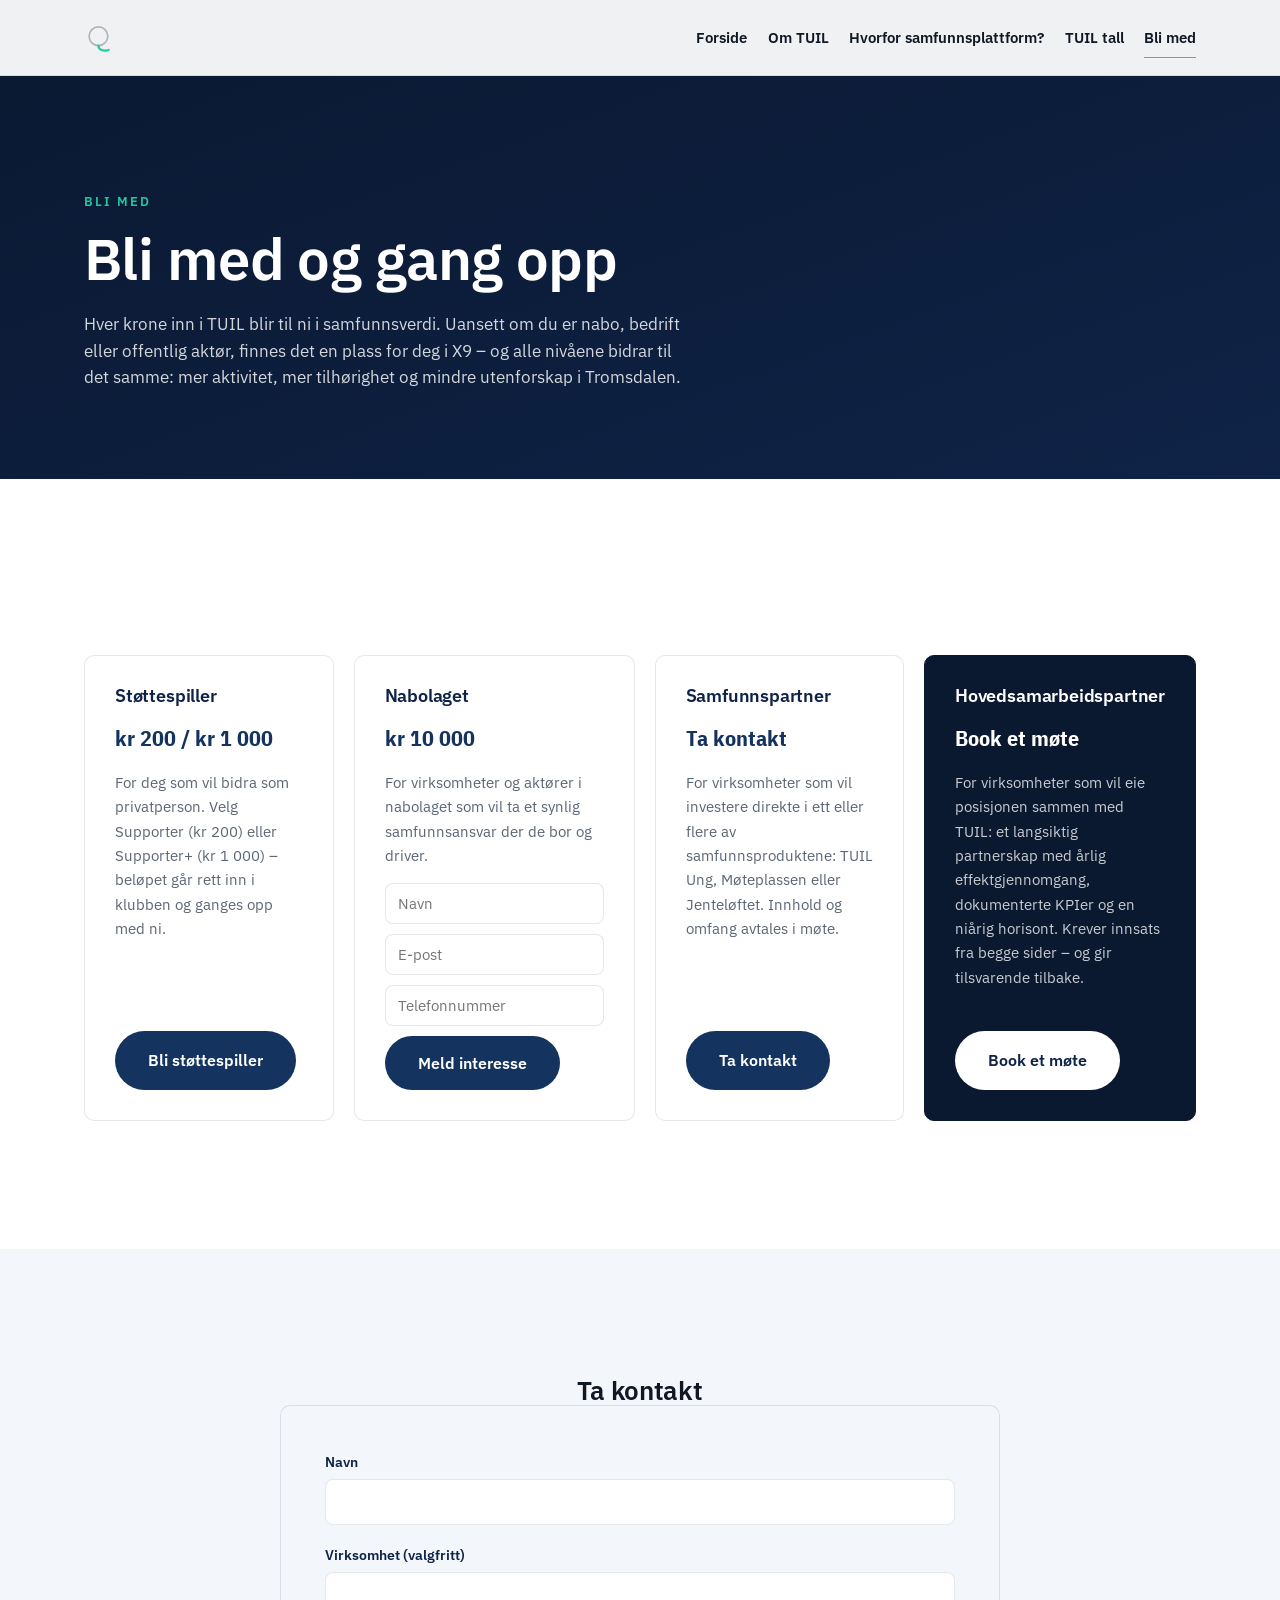
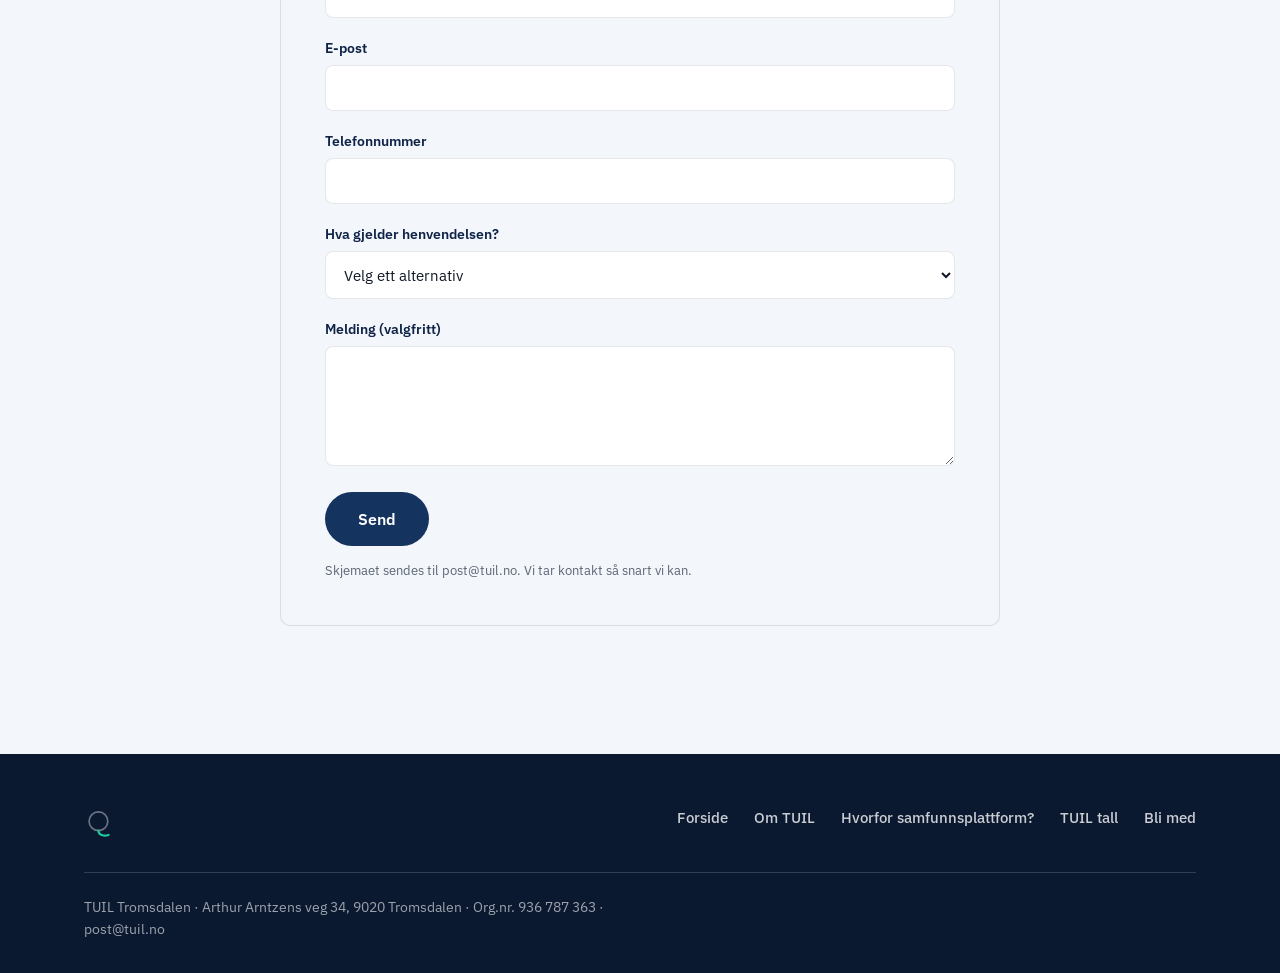
==== commit 5986ec3d: "Gjør TUIL tall-siden corporate: revisjonspreget rapportvisning - Erstatt fargerike tallkort med en s" ====
--- a/bli-med.html
+++ b/bli-med.html
@@ -34,7 +34,7 @@
         <a href="/">Forside</a>
         <a href="/om-tuil">Om TUIL</a>
         <a href="/hvorfor">Hvorfor samfunnsplattform?</a>
-        <a href="/kpi">KPI</a>
+        <a href="/kpi">TUIL tall</a>
         <a href="/bli-med" aria-current="page">Bli med</a>
       </div>
       <button class="menu-toggle" id="menuToggle" aria-expanded="false" aria-controls="mobilePanel" aria-label="Åpne meny">
@@ -47,7 +47,7 @@
     <a href="/">Forside</a>
     <a href="/om-tuil">Om TUIL</a>
     <a href="/hvorfor">Hvorfor samfunnsplattform?</a>
-    <a href="/kpi">KPI</a>
+    <a href="/kpi">TUIL tall</a>
     <a href="/bli-med" aria-current="page">Bli med</a>
   </div>
 </header>
@@ -172,7 +172,7 @@
         <a href="/">Forside</a>
         <a href="/om-tuil">Om TUIL</a>
         <a href="/hvorfor">Hvorfor samfunnsplattform?</a>
-        <a href="/kpi">KPI</a>
+        <a href="/kpi">TUIL tall</a>
         <a href="/bli-med">Bli med</a>
       </nav>
     </div>
--- a/css/style.css
+++ b/css/style.css
@@ -437,6 +437,7 @@
   color:var(--white);
   text-align:center;
   overflow:hidden;
+  padding-block:clamp(32px,5vw,56px);
 }
 .cta-band::before{
   content:"";position:absolute;inset:0;
@@ -445,10 +446,10 @@
 }
 .cta-band .container{position:relative;z-index:1;}
 .cta-band h2{
-  font-size:clamp(1.9rem, 4.4vw, 3rem);
-  max-width:18ch;margin-inline:auto;
-}
-.cta-band .btn{margin-top:36px;padding-inline:44px;}
+  font-size:clamp(1.4rem, 2.6vw, 1.9rem);
+  max-width:24ch;margin-inline:auto;
+}
+.cta-band .btn{margin-top:20px;padding-inline:36px;}
 
 /* ==========================================================================
    Footer
@@ -498,6 +499,13 @@
   .split{grid-template-columns:0.9fr 1.1fr;align-items:start;}
 }
 .split h2{font-size:clamp(1.7rem,3vw,2.3rem);color:var(--navy-800);}
+
+/* Foto i venstre kolonne av en .split — brukes på Om TUIL og pilar-seksjonene */
+.split-photo{
+  margin-top:20px;border-radius:var(--radius);overflow:hidden;
+  aspect-ratio:4/5;background:var(--mist);
+}
+.split-photo img{width:100%;height:100%;object-fit:cover;display:block;}
 .lede{font-size:1.05rem;line-height:1.75;max-width:65ch;color:var(--ink);}
 .lede + .lede{margin-top:16px;}
 .section--mist .lede{color:var(--ink);}
@@ -567,23 +575,53 @@
 .ratio-bar.is-visible .seg-9{flex-basis:90%;}
 .ratio-labels{display:flex;justify-content:space-between;margin-top:10px;font-size:0.8rem;color:rgba(255,255,255,0.65);}
 
-/* Store tall — KPI-siden sin signaturkomponent */
-.kpi-grid{
-  display:grid;grid-template-columns:1fr;gap:20px;
-  margin-top:clamp(32px,4vw,48px);
-}
-@media (min-width:640px){.kpi-grid{grid-template-columns:repeat(2,1fr);}}
-@media (min-width:1000px){.kpi-grid{grid-template-columns:repeat(3,1fr);}}
-.kpi-tile{
-  background:var(--white);border:1px solid var(--line);border-radius:var(--radius);
-  padding:clamp(28px,3vw,40px) clamp(20px,2.5vw,28px);
-  text-align:center;
-}
-.kpi-tile .figure{
+/* KPI-siden — revisjonspreget rapportvisning */
+.report-meta{
+  display:flex;flex-wrap:wrap;gap:6px 28px;
+  font-size:0.85rem;color:var(--muted);
+  padding-bottom:20px;margin-bottom:clamp(32px,4vw,48px);
+  border-bottom:1px solid var(--line);
+}
+.report-meta strong{color:var(--navy-800);font-weight:600;}
+
+.headline-figure{text-align:center;margin-bottom:clamp(40px,5vw,56px);}
+.headline-figure .figure{
   font-family:var(--ff-condensed);font-weight:700;
-  font-size:clamp(2.6rem,5.5vw,4rem);color:var(--navy-700);
-}
-.kpi-tile .label{margin-top:10px;font-size:0.95rem;color:var(--muted);font-weight:500;}
+  font-size:clamp(3.2rem,7vw,5rem);color:var(--navy-800);letter-spacing:-0.01em;
+}
+.headline-figure .label{margin-top:8px;font-size:1.02rem;color:var(--ink);}
+.headline-figure .sub{margin-top:4px;font-size:0.85rem;color:var(--muted);}
+
+.report{
+  border:1px solid var(--line);border-radius:8px;
+  overflow:hidden;background:var(--white);
+}
+.report-group-title{
+  padding:14px 24px;background:var(--mist);
+  font-family:var(--ff-body);font-weight:600;font-size:0.76rem;
+  letter-spacing:0.09em;text-transform:uppercase;color:var(--navy-700);
+  border-top:1px solid var(--line);
+}
+.report-group:first-child .report-group-title{border-top:none;}
+.report-row{
+  display:flex;align-items:baseline;justify-content:space-between;gap:20px;
+  padding:16px 24px;border-top:1px solid var(--line);
+}
+.report-row-label{font-size:0.98rem;color:var(--ink);}
+.report-row-label .report-sub{display:block;font-size:0.82rem;color:var(--muted);margin-top:2px;}
+.report-row-value{
+  flex-shrink:0;font-family:var(--ff-condensed);font-weight:700;font-size:1.2rem;
+  color:var(--navy-800);font-variant-numeric:tabular-nums;text-align:right;
+}
+.report-row-value.is-pending{
+  font-family:var(--ff-body);font-weight:500;font-size:0.78rem;
+  color:var(--muted);background:var(--mist);
+  padding:5px 12px;border-radius:999px;letter-spacing:0.02em;
+}
+@media (max-width:480px){
+  .report-row{padding:14px 16px;gap:12px;}
+  .report-group-title{padding:12px 16px;}
+}
 
 /* Samfunnsprodukt-kort — TUIL Ung / Møteplassen / Jenteløftet */
 .product-grid{
@@ -651,6 +689,50 @@
 .field textarea{min-height:120px;resize:vertical;}
 .form-note{font-size:0.82rem;color:var(--muted);margin-top:14px;}
 
+/* Video-fasade — laster kun YouTube-iframen når noen faktisk klikker,
+   så siden ikke drar med seg tredjeparts-script/cookies gratis. */
+.video-facade{
+  position:relative;width:100%;aspect-ratio:16/9;
+  border-radius:var(--radius);overflow:hidden;
+  cursor:pointer;background:var(--navy-950);
+}
+.video-facade img{
+  width:100%;height:100%;object-fit:cover;display:block;
+  transition:transform .3s ease;
+}
+.video-facade:hover img{transform:scale(1.02);}
+.video-facade::after{
+  content:"";position:absolute;inset:0;
+  background:linear-gradient(180deg, rgba(10,24,48,0.05) 0%, rgba(10,24,48,0.7) 100%);
+}
+.video-play{
+  position:absolute;top:50%;left:50%;transform:translate(-50%,-50%);
+  width:clamp(56px,8vw,76px);height:clamp(56px,8vw,76px);border-radius:50%;
+  background:rgba(255,255,255,0.95);
+  display:flex;align-items:center;justify-content:center;
+  box-shadow:0 10px 30px rgba(0,0,0,0.35);
+  transition:transform .18s ease, background-color .18s ease;
+  z-index:2;
+}
+.video-play svg{width:34%;height:34%;color:var(--navy-800);margin-left:3px;}
+.video-facade:hover .video-play{transform:translate(-50%,-50%) scale(1.08);background:var(--white);}
+.video-facade:focus-visible{outline:3px solid var(--accent);outline-offset:3px;}
+.video-caption{
+  position:absolute;left:20px;bottom:16px;right:20px;z-index:2;
+  color:var(--white);font-weight:600;font-size:0.98rem;
+  display:flex;align-items:center;gap:10px;flex-wrap:wrap;
+}
+.video-duration{
+  font-weight:500;font-size:0.78rem;color:rgba(255,255,255,0.75);
+  border:1px solid rgba(255,255,255,0.4);border-radius:999px;padding:2px 10px;
+}
+.video-facade iframe{width:100%;height:100%;border:0;display:block;position:relative;z-index:3;}
+.video-facade.is-playing{cursor:default;}
+.video-facade.is-playing .video-play,
+.video-facade.is-playing .video-caption,
+.video-facade.is-playing img{display:none;}
+.video-facade.is-playing::after{display:none;}
+
 /* -- Reveal on load (respects reduced motion) -------------------------------- */
 .reveal{opacity:0;transform:translateY(16px);transition:opacity .7s ease, transform .7s ease;}
 .reveal.is-visible{opacity:1;transform:none;}
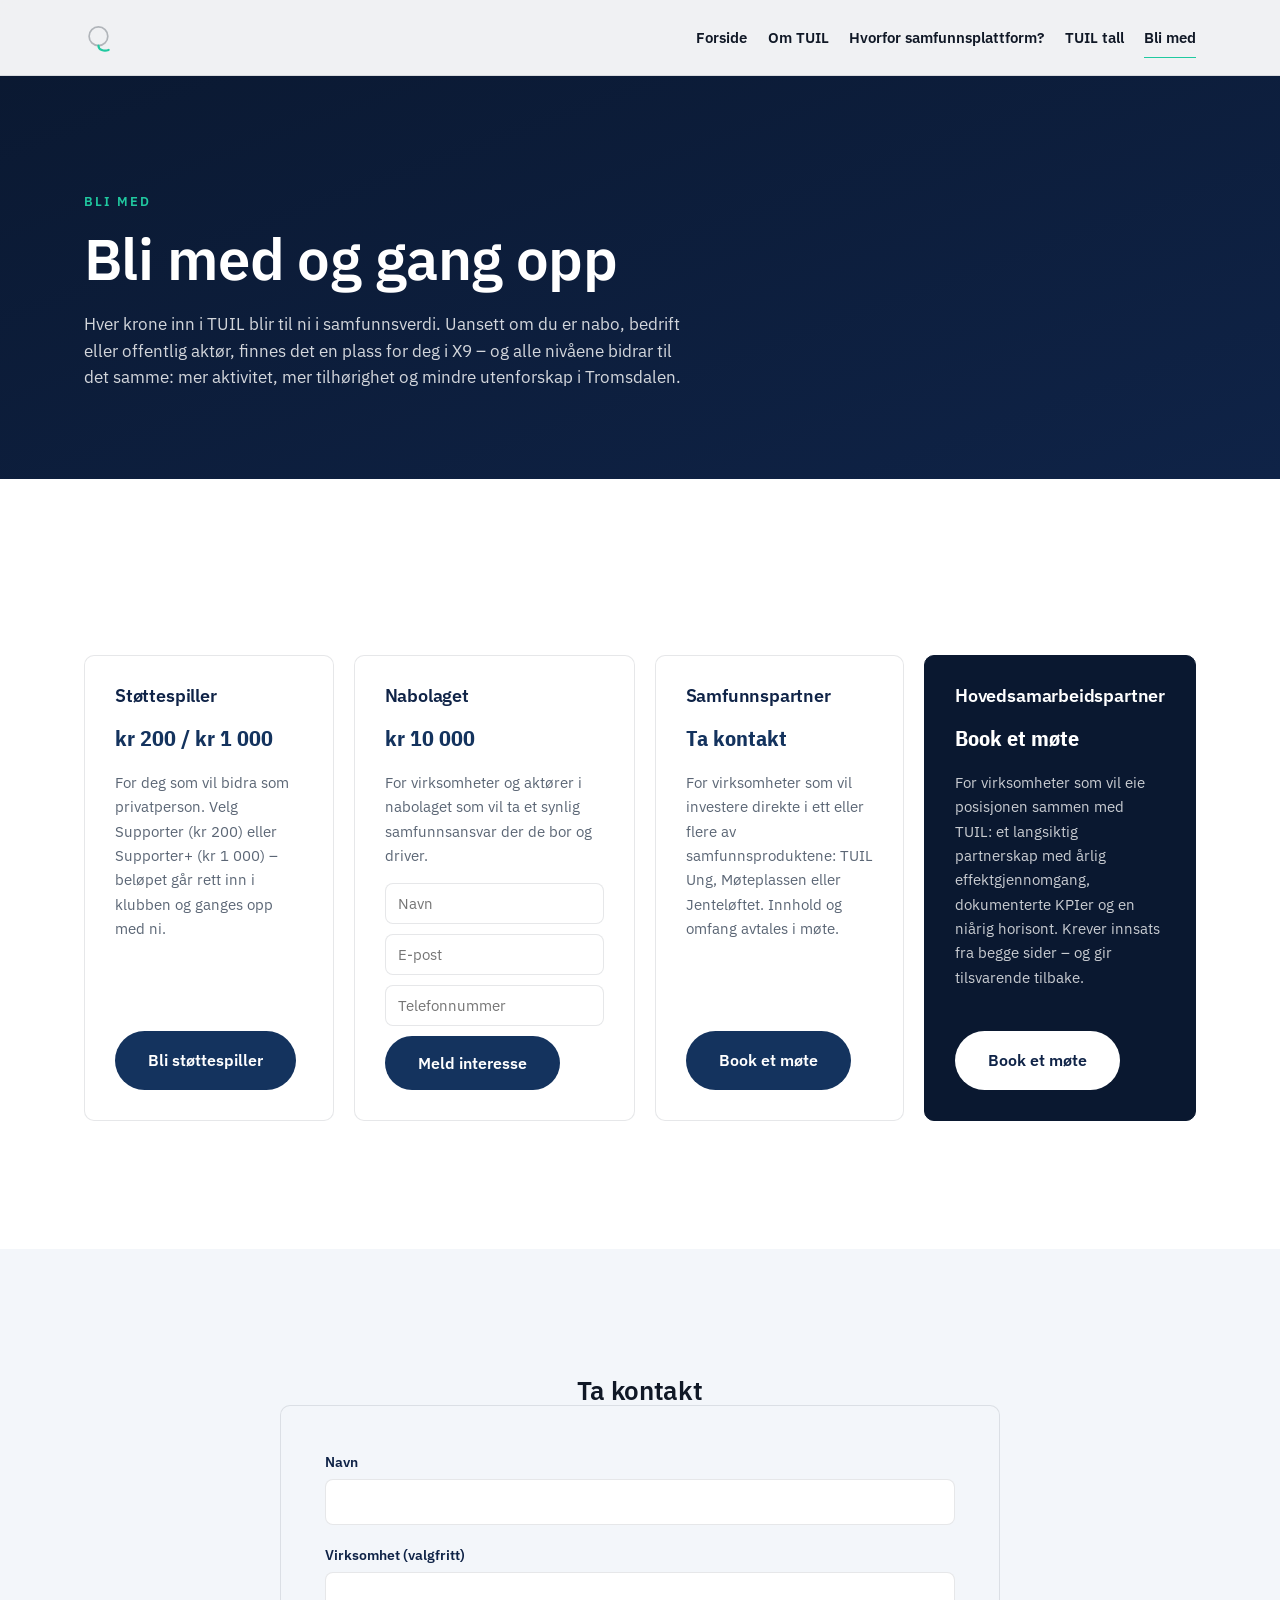
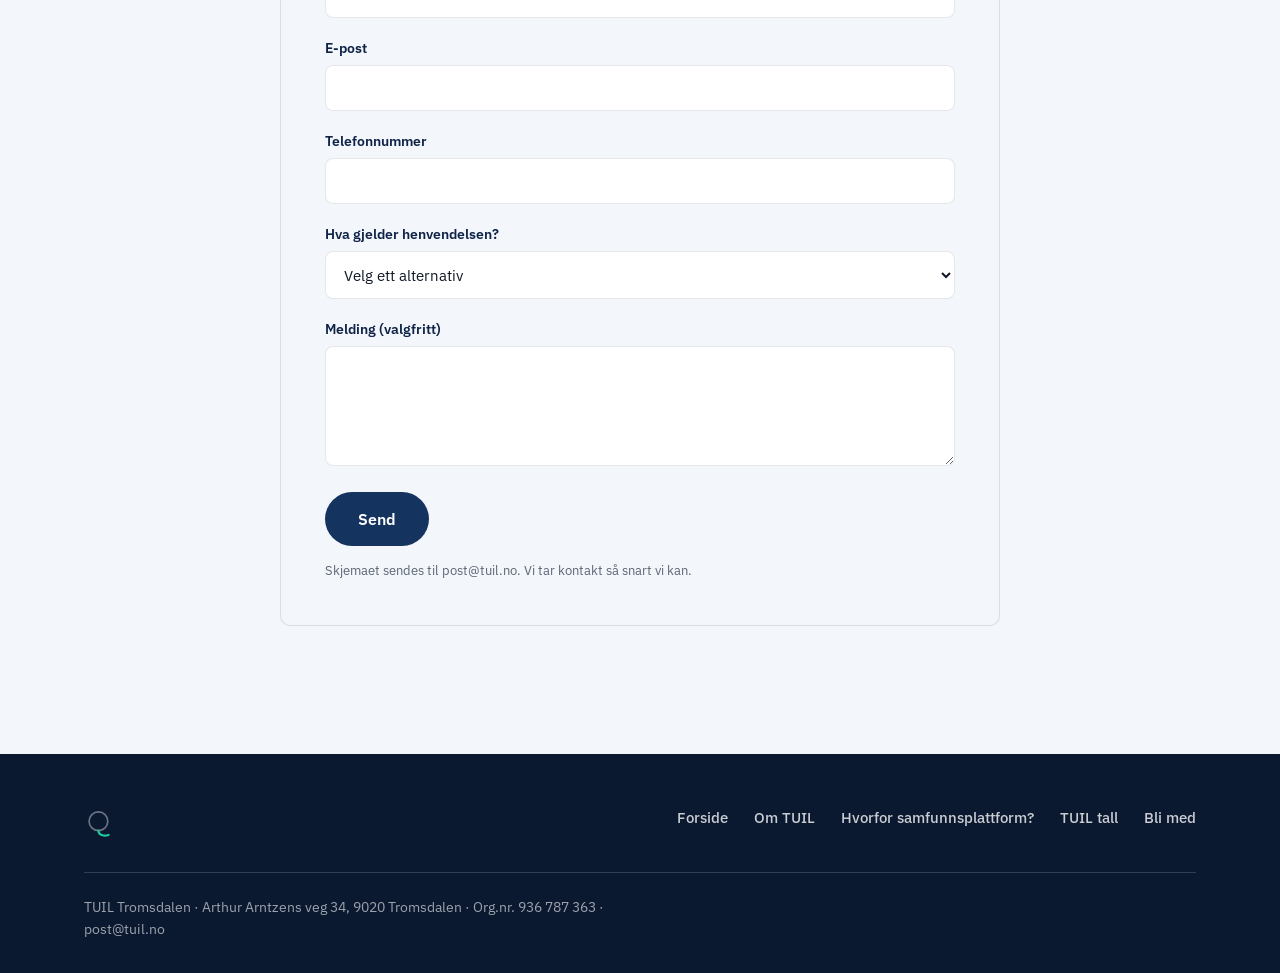
==== commit 29ab2dab: "Book et møte på Samfunnspartner, X9-badge 3x og Samfunnsplattform 2x - Bli med: Samfunnspartner-kort" ====
--- a/bli-med.html
+++ b/bli-med.html
@@ -94,7 +94,7 @@
           <h3>Samfunnspartner</h3>
           <div class="price">Ta kontakt</div>
           <p class="desc">For virksomheter som vil investere direkte i ett eller flere av samfunnsproduktene: TUIL Ung, Møteplassen eller Jenteløftet. Innhold og omfang avtales i møte.</p>
-          <a href="#kontakt" class="btn btn-primary">Ta kontakt</a>
+          <a href="#kontakt" class="btn btn-primary">Book et møte</a>
         </div>
 
         <div class="tier tier--featured reveal">
--- a/css/style.css
+++ b/css/style.css
@@ -312,20 +312,20 @@
 }
 .hero h1 .x9-badge{
   display:inline-flex;align-items:center;justify-content:center;
-  width:clamp(110px, 18vw, 220px);
-  height:clamp(110px, 18vw, 220px);
+  width:clamp(330px, 54vw, 660px);
+  height:clamp(330px, 54vw, 660px);
   border-radius:50%;
   background:var(--white);
   color:var(--ink);
   font-family:var(--ff-condensed);
   font-weight:700;letter-spacing:-0.01em;
-  font-size:clamp(2.6rem, 7.2vw, 5.5rem);
+  font-size:clamp(7.8rem, 21.6vw, 16.5rem);
   box-shadow:0 14px 36px rgba(0,0,0,0.35);
   flex-shrink:0;
 }
 .hero h1 .line-2{
   font-family:var(--ff-body);
-  font-size:clamp(2rem, 8.6vw, 4.6rem);
+  font-size:clamp(4rem, 17.2vw, 9.2rem);
   font-weight:600;letter-spacing:-0.01em;
   margin-top:clamp(20px,3vw,32px);
   color:rgba(255,255,255,0.92);
@@ -492,11 +492,19 @@
 .page-intro h1{font-size:clamp(2.2rem,5vw,3.6rem);max-width:22ch;}
 .page-intro p{margin-top:20px;font-size:1.05rem;color:rgba(255,255,255,0.82);max-width:60ch;}
 .page-intro .fineprint{text-align:left;color:rgba(255,255,255,0.55);margin-top:24px;}
+.page-intro .ingress{
+  font-weight:700;font-size:clamp(1.15rem,2.4vw,1.4rem);
+  color:var(--white);max-width:44ch;
+  margin-top:32px;
+}
+.page-intro p.ingress + p{margin-top:16px;}
 
 /* To-kolonne editorial layout: overskrift/eyebrow til venstre, brødtekst til høyre */
 .split{display:grid;grid-template-columns:1fr;gap:clamp(28px,4vw,48px);}
 @media (min-width:900px){
   .split{grid-template-columns:0.9fr 1.1fr;align-items:start;}
+  .pillar-detail .split,
+  #idretter .split{align-items:center;}
 }
 .split h2{font-size:clamp(1.7rem,3vw,2.3rem);color:var(--navy-800);}
 
@@ -591,6 +599,27 @@
 }
 .headline-figure .label{margin-top:8px;font-size:1.02rem;color:var(--ink);}
 .headline-figure .sub{margin-top:4px;font-size:0.85rem;color:var(--muted);}
+.headline-figure--compact .figure{font-size:clamp(2.6rem,6vw,4rem);}
+
+/* Verdi-nedbrytning — tre tall på rad rett under totalsummen */
+.value-breakdown{
+  display:grid;grid-template-columns:1fr;gap:24px;
+  margin-bottom:clamp(40px,5vw,56px);
+  padding-block:clamp(24px,3vw,32px);
+  border-top:1px solid var(--line);border-bottom:1px solid var(--line);
+}
+@media (min-width:640px){
+  .value-breakdown{grid-template-columns:repeat(3,1fr);gap:0;}
+}
+.value-item{text-align:center;padding-inline:16px;}
+@media (min-width:640px){
+  .value-item + .value-item{border-left:1px solid var(--line);}
+}
+.value-item .figure{
+  font-family:var(--ff-condensed);font-weight:700;
+  font-size:clamp(1.6rem,3vw,2.2rem);color:var(--navy-700);
+}
+.value-item .label{margin-top:6px;font-size:0.85rem;color:var(--muted);}
 
 .report{
   border:1px solid var(--line);border-radius:8px;
